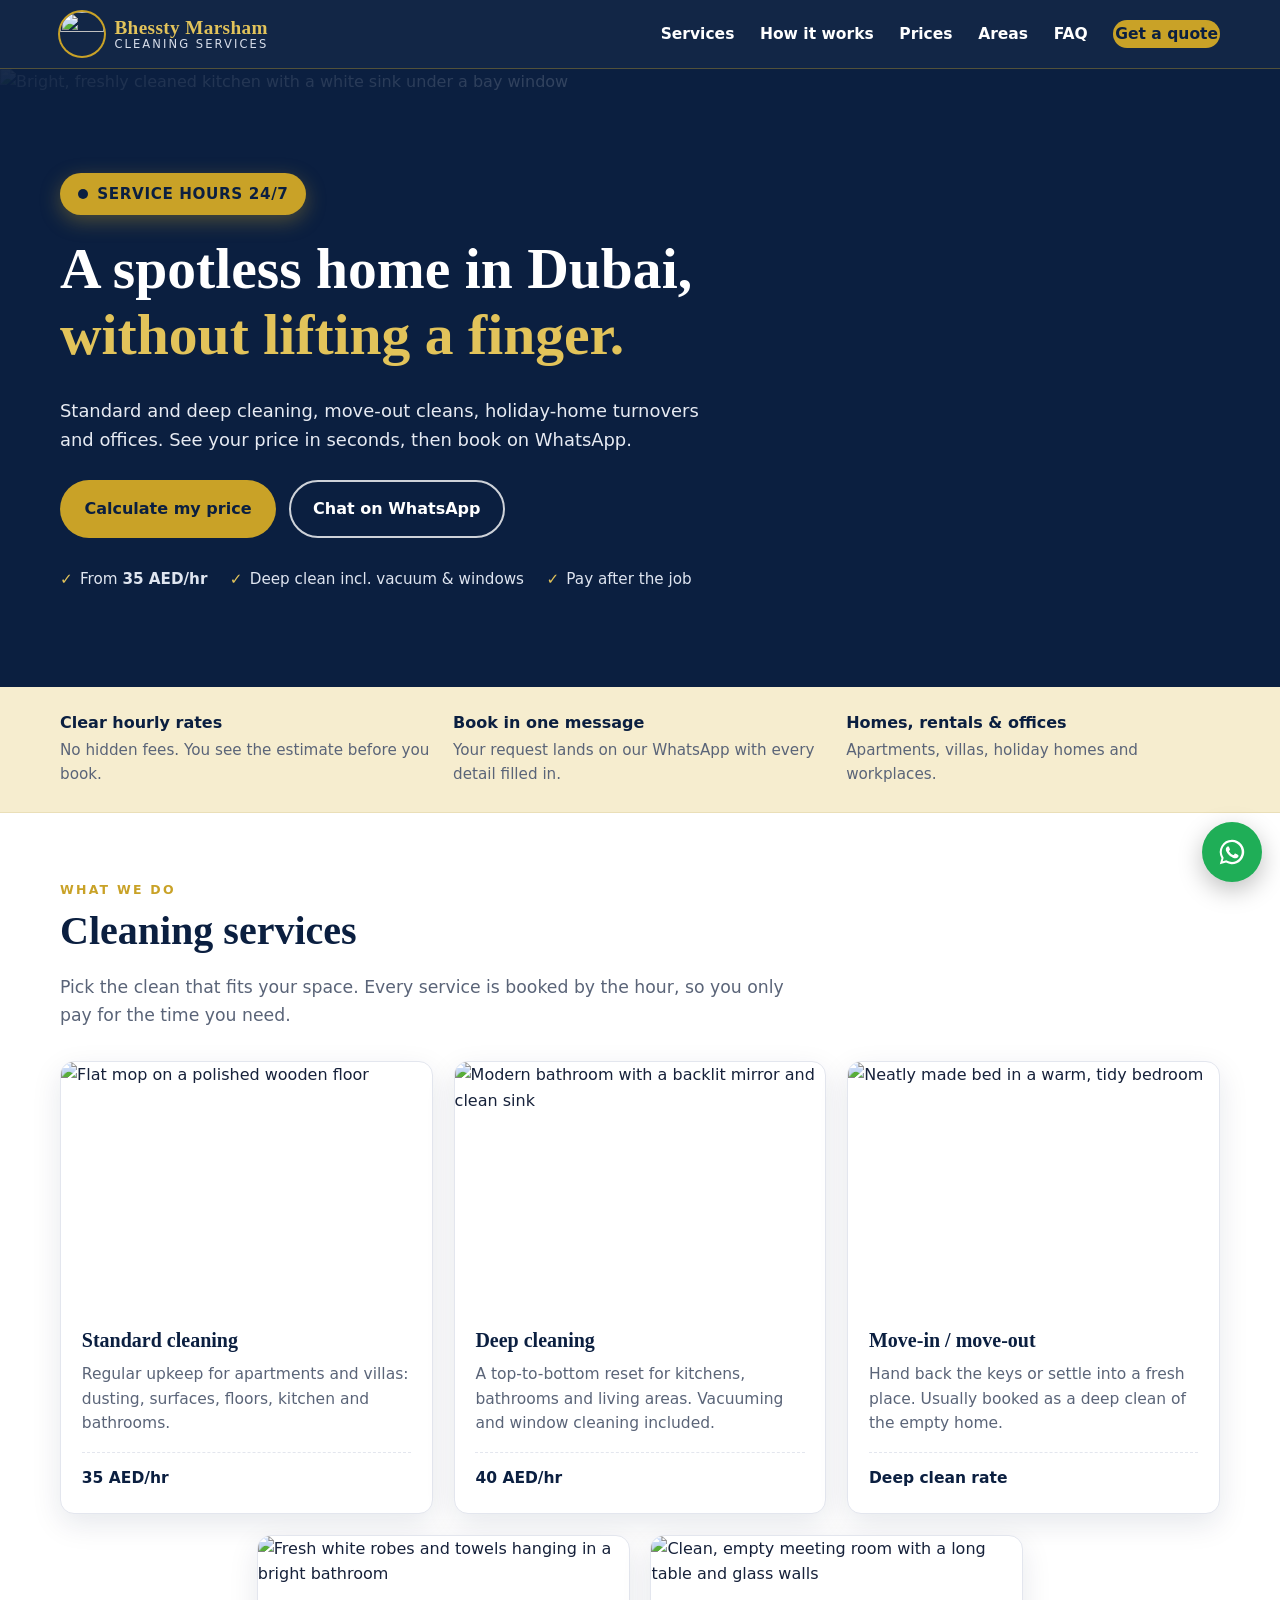
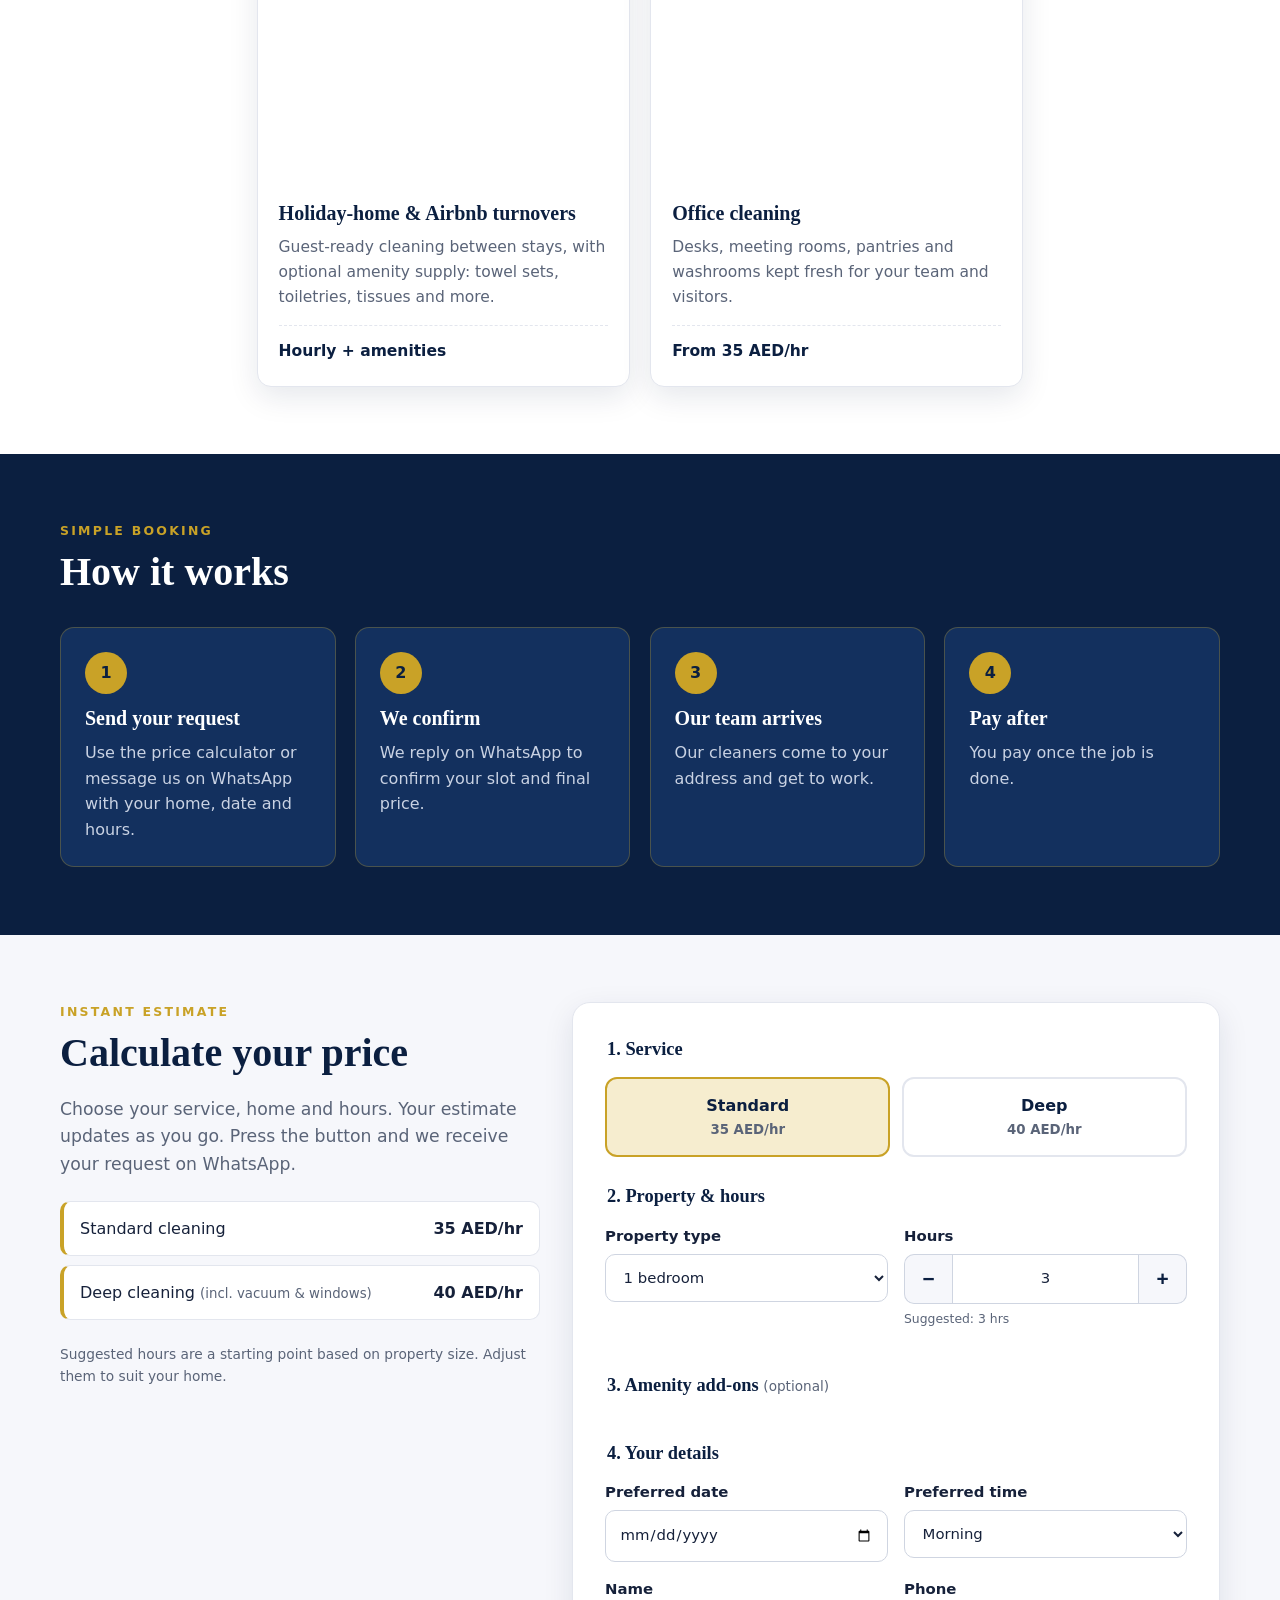
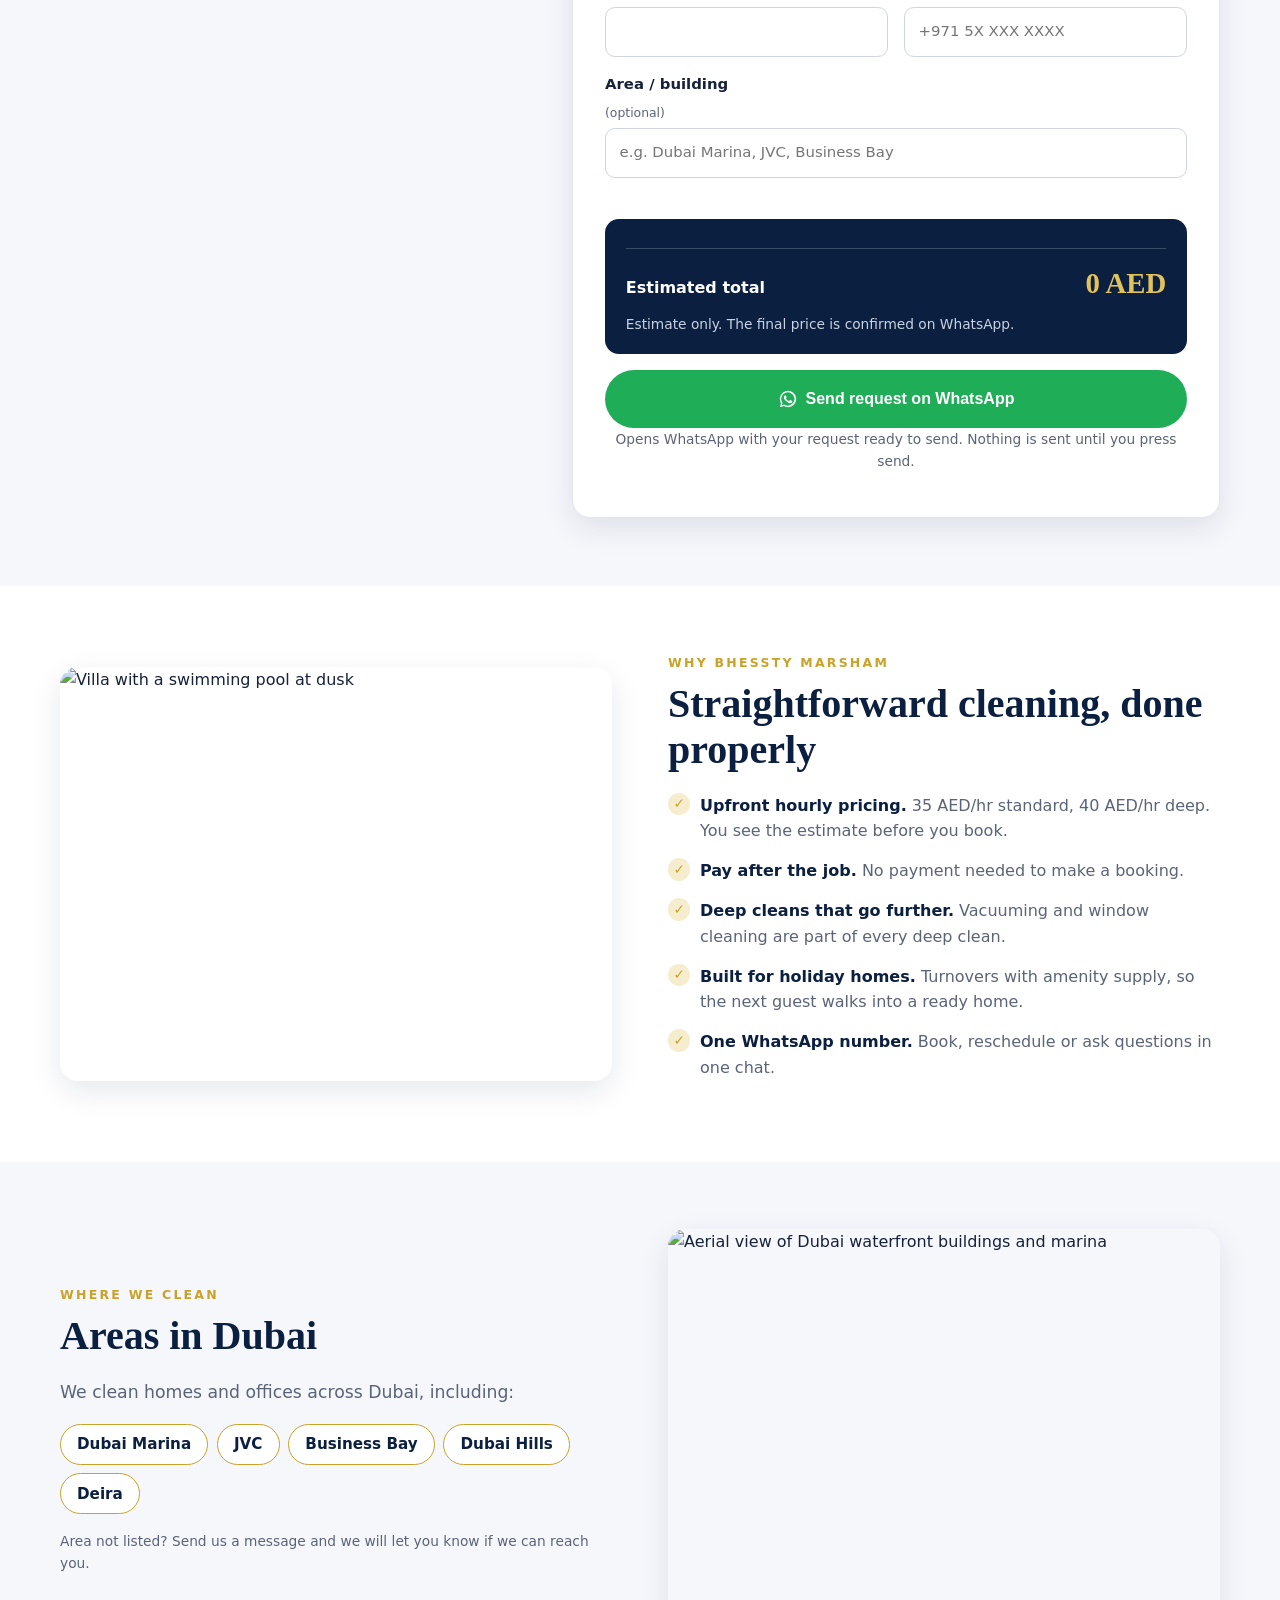
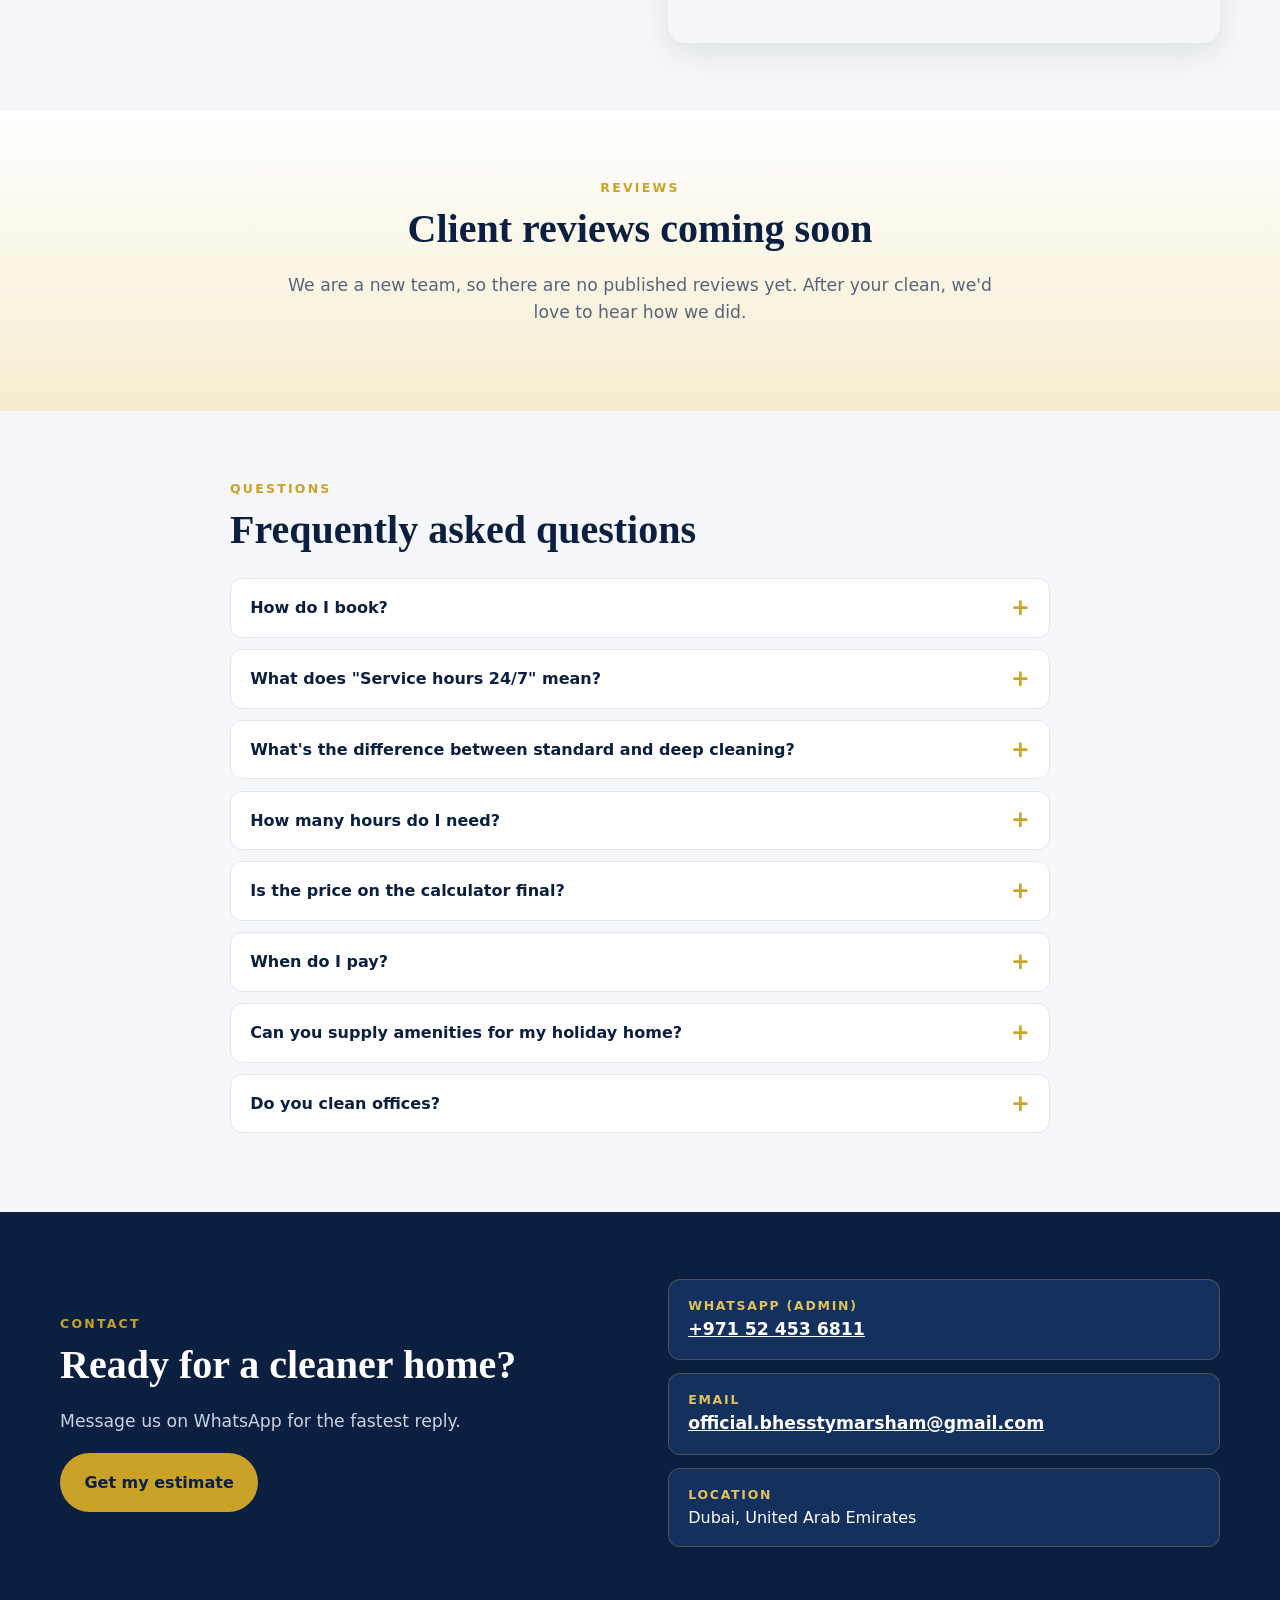
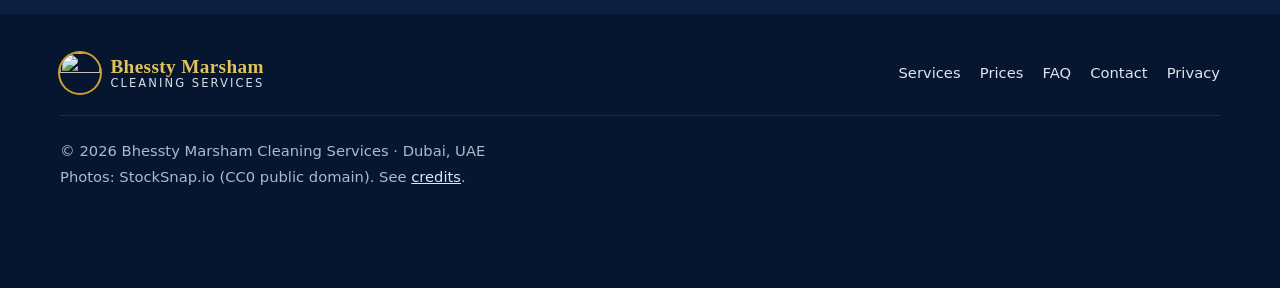
==== index.html @ b237f02a "Add index.html" ====
<!doctype html>
<html lang="en">
<head>
<meta charset="utf-8">
<meta name="viewport" content="width=device-width, initial-scale=1">
<title>Bhessty Marsham Cleaning Services | Home, Deep &amp; Holiday-Home Cleaning in Dubai</title>
<meta name="description" content="Bhessty Marsham Cleaning Services in Dubai: standard and deep cleaning, move-in/move-out, holiday-home turnovers and office cleaning. Get an instant estimate and book on WhatsApp.">
<meta name="theme-color" content="#0b1f40">
<link rel="icon" type="image/png" href="images/favicon.png">
<link rel="apple-touch-icon" href="images/emblem.png">
<meta property="og:type" content="website">
<meta property="og:title" content="Bhessty Marsham Cleaning Services – Dubai">
<meta property="og:description" content="Home, deep, move-out, holiday-home and office cleaning in Dubai. Instant price estimate, booking on WhatsApp.">
<meta property="og:image" content="https://markchristom-dev.github.io/bhessty-marsham-cleaning/images/og-image.jpg">
<meta property="og:locale" content="en_AE">
<meta name="twitter:card" content="summary_large_image">
<link rel="preload" as="image" href="images/hero-kitchen.webp" type="image/webp">
<link rel="stylesheet" href="css/style.css">
<script type="application/ld+json">
{"@context":"https://schema.org","@type":"HouseCleaningService","name":"Bhessty Marsham Cleaning Services","telephone":"+971524536811","email":"official.bhesstymarsham@gmail.com","areaServed":"Dubai, United Arab Emirates","address":{"@type":"PostalAddress","addressLocality":"Dubai","addressCountry":"AE"},"priceRange":"AED 35–40 per hour","currenciesAccepted":"AED"}
</script>
</head>
<body>
<a class="skip" href="#main">Skip to content</a>

<header class="site-header" id="top">
  <div class="wrap nav">
    <a class="brand" href="#top" aria-label="Bhessty Marsham Cleaning Services, home">
      <img src="images/emblem.png" alt="" width="44" height="44">
      <span class="brand-text"><strong>Bhessty Marsham</strong><small>Cleaning Services</small></span>
    </a>
    <button class="menu-btn" aria-expanded="false" aria-controls="menu" aria-label="Open menu"><span></span><span></span><span></span></button>
    <nav id="menu" class="menu" aria-label="Main">
      <a href="#services">Services</a>
      <a href="#how">How it works</a>
      <a href="#estimate">Prices</a>
      <a href="#areas">Areas</a>
      <a href="#faq">FAQ</a>
      <a class="btn btn-gold btn-sm" href="#estimate">Get a quote</a>
    </nav>
  </div>
</header>

<main id="main">
<!-- HERO -->
<section class="hero">
  <picture>
    <source srcset="images/hero-kitchen.webp" type="image/webp">
    <img class="hero-bg" src="images/hero-kitchen.jpg" alt="Bright, freshly cleaned kitchen with a white sink under a bay window" width="960" height="640" fetchpriority="high">
  </picture>
  <div class="wrap hero-inner">
    <p class="badge-247" role="note"><span class="pulse" aria-hidden="true"></span> Service hours 24/7</p>
    <h1>A spotless home in Dubai,<br><span class="gold">without lifting a finger.</span></h1>
    <p class="lead">Standard and deep cleaning, move-out cleans, holiday-home turnovers and offices. See your price in seconds, then book on WhatsApp.</p>
    <div class="hero-cta">
      <a class="btn btn-gold" href="#estimate">Calculate my price</a>
      <a class="btn btn-ghost" href="https://wa.me/971524536811?text=Hi%20Bhessty%20Marsham%2C%20I%27d%20like%20to%20book%20a%20cleaning." target="_blank" rel="noopener">Chat on WhatsApp</a>
    </div>
    <ul class="hero-points">
      <li>From <strong>35 AED/hr</strong></li>
      <li>Deep clean incl. vacuum &amp; windows</li>
      <li>Pay after the job</li>
    </ul>
  </div>
</section>

<!-- QUICK STRIP -->
<section class="strip" aria-label="Highlights">
  <div class="wrap strip-grid">
    <div><h2 class="h6">Clear hourly rates</h2><p>No hidden fees. You see the estimate before you book.</p></div>
    <div><h2 class="h6">Book in one message</h2><p>Your request lands on our WhatsApp with every detail filled in.</p></div>
    <div><h2 class="h6">Homes, rentals &amp; offices</h2><p>Apartments, villas, holiday homes and workplaces.</p></div>
  </div>
</section>

<!-- SERVICES -->
<section id="services" class="section">
  <div class="wrap">
    <p class="eyebrow">What we do</p>
    <h2>Cleaning services</h2>
    <p class="section-lead">Pick the clean that fits your space. Every service is booked by the hour, so you only pay for the time you need.</p>
    <div class="cards">
      <article class="card">
        <picture><source srcset="images/service-standard-mop.webp" type="image/webp"><img src="images/service-standard-mop.jpg" alt="Flat mop on a polished wooden floor" width="960" height="640" loading="lazy"></picture>
        <div class="card-body"><h3>Standard cleaning</h3><p>Regular upkeep for apartments and villas: dusting, surfaces, floors, kitchen and bathrooms.</p><p class="price">35 AED/hr</p></div>
      </article>
      <article class="card">
        <picture><source srcset="images/service-deep-bathroom.webp" type="image/webp"><img src="images/service-deep-bathroom.jpg" alt="Modern bathroom with a backlit mirror and clean sink" width="960" height="1438" loading="lazy"></picture>
        <div class="card-body"><h3>Deep cleaning</h3><p>A top-to-bottom reset for kitchens, bathrooms and living areas. Vacuuming and window cleaning included.</p><p class="price">40 AED/hr</p></div>
      </article>
      <article class="card">
        <picture><source srcset="images/service-move-bedroom.webp" type="image/webp"><img src="images/service-move-bedroom.jpg" alt="Neatly made bed in a warm, tidy bedroom" width="960" height="1280" loading="lazy"></picture>
        <div class="card-body"><h3>Move-in / move-out</h3><p>Hand back the keys or settle into a fresh place. Usually booked as a deep clean of the empty home.</p><p class="price">Deep clean rate</p></div>
      </article>
      <article class="card">
        <picture><source srcset="images/service-holiday-towels.webp" type="image/webp"><img src="images/service-holiday-towels.jpg" alt="Fresh white robes and towels hanging in a bright bathroom" width="960" height="640" loading="lazy"></picture>
        <div class="card-body"><h3>Holiday-home &amp; Airbnb turnovers</h3><p>Guest-ready cleaning between stays, with optional amenity supply: towel sets, toiletries, tissues and more.</p><p class="price">Hourly + amenities</p></div>
      </article>
      <article class="card">
        <picture><source srcset="images/service-office.webp" type="image/webp"><img src="images/service-office.jpg" alt="Clean, empty meeting room with a long table and glass walls" width="960" height="640" loading="lazy"></picture>
        <div class="card-body"><h3>Office cleaning</h3><p>Desks, meeting rooms, pantries and washrooms kept fresh for your team and visitors.</p><p class="price">From 35 AED/hr</p></div>
      </article>
    </div>
  </div>
</section>

<!-- HOW IT WORKS -->
<section id="how" class="section section-navy">
  <div class="wrap">
    <p class="eyebrow">Simple booking</p>
    <h2>How it works</h2>
    <ol class="steps">
      <li><span class="step-n">1</span><h3>Send your request</h3><p>Use the price calculator or message us on WhatsApp with your home, date and hours.</p></li>
      <li><span class="step-n">2</span><h3>We confirm</h3><p>We reply on WhatsApp to confirm your slot and final price.</p></li>
      <li><span class="step-n">3</span><h3>Our team arrives</h3><p>Our cleaners come to your address and get to work.</p></li>
      <li><span class="step-n">4</span><h3>Pay after</h3><p>You pay once the job is done.</p></li>
    </ol>
  </div>
</section>

<!-- CALCULATOR -->
<section id="estimate" class="section section-soft">
  <div class="wrap calc-wrap">
    <div class="calc-intro">
      <p class="eyebrow">Instant estimate</p>
      <h2>Calculate your price</h2>
      <p class="section-lead">Choose your service, home and hours. Your estimate updates as you go. Press the button and we receive your request on WhatsApp.</p>
      <ul class="rate-list">
        <li><span>Standard cleaning</span><strong>35 AED/hr</strong></li>
        <li><span>Deep cleaning <small>(incl. vacuum &amp; windows)</small></span><strong>40 AED/hr</strong></li>
      </ul>
      <p class="fine">Suggested hours are a starting point based on property size. Adjust them to suit your home.</p>
    </div>

    <form id="calc" class="calc" novalidate>
      <fieldset>
        <legend>1. Service</legend>
        <div class="seg" role="radiogroup">
          <label><input type="radio" name="service" value="standard" checked><span>Standard<small>35 AED/hr</small></span></label>
          <label><input type="radio" name="service" value="deep"><span>Deep<small>40 AED/hr</small></span></label>
        </div>
      </fieldset>

      <fieldset>
        <legend>2. Property &amp; hours</legend>
        <div class="row">
          <label class="field">Property type
            <select id="property" name="property">
              <option value="studio">Studio</option>
              <option value="1br" selected>1 bedroom</option>
              <option value="2br">2 bedrooms</option>
              <option value="3br">3 bedrooms</option>
              <option value="villa">Villa</option>
              <option value="office">Office</option>
            </select>
          </label>
          <div class="field">
            <span id="hours-label">Hours</span>
            <div class="stepper">
              <button type="button" class="step-btn" data-step="-0.5" aria-label="Fewer hours">−</button>
              <input id="hours" name="hours" type="number" min="1" max="12" step="0.5" value="3" inputmode="decimal" aria-labelledby="hours-label">
              <button type="button" class="step-btn" data-step="0.5" aria-label="More hours">+</button>
            </div>
            <small id="hours-hint" class="hint">Suggested: 3 hrs</small>
          </div>
        </div>
      </fieldset>

      <fieldset>
        <legend>3. Amenity add-ons <small>(optional)</small></legend>
        <div id="addons" class="addons"></div>
      </fieldset>

      <fieldset>
        <legend>4. Your details</legend>
        <div class="row">
          <label class="field">Preferred date
            <input id="date" name="date" type="date" required>
          </label>
          <label class="field">Preferred time
            <select id="time" name="time">
              <option value="Morning">Morning</option>
              <option value="Afternoon">Afternoon</option>
              <option value="Flexible">Flexible</option>
            </select>
          </label>
        </div>
        <div class="row">
          <label class="field">Name
            <input id="name" name="name" type="text" autocomplete="name" required>
          </label>
          <label class="field">Phone
            <input id="phone" name="phone" type="tel" autocomplete="tel" placeholder="+971 5X XXX XXXX" required>
          </label>
        </div>
        <label class="field">Area / building <small>(optional)</small>
          <input id="area" name="area" type="text" placeholder="e.g. Dubai Marina, JVC, Business Bay">
        </label>
      </fieldset>

      <div class="total" aria-live="polite">
        <div class="total-lines" id="breakdown"></div>
        <div class="total-row"><span>Estimated total</span><strong id="total">0 AED</strong></div>
        <p class="fine">Estimate only. The final price is confirmed on WhatsApp.</p>
      </div>
      <p id="form-error" class="form-error" role="alert" hidden></p>
      <button type="submit" class="btn btn-wa btn-block">
        <svg aria-hidden="true" viewBox="0 0 32 32" width="20" height="20"><path fill="currentColor" d="M16 3a13 13 0 0 0-11.2 19.6L3 29l6.6-1.7A13 13 0 1 0 16 3zm0 23.6c-2 0-3.9-.5-5.6-1.5l-.4-.2-3.9 1 1-3.8-.3-.4A10.6 10.6 0 1 1 16 26.6zm5.8-7.9c-.3-.2-1.9-.9-2.2-1-.3-.1-.5-.2-.7.2l-1 1.2c-.2.2-.4.2-.7.1a8.7 8.7 0 0 1-4.3-3.8c-.3-.6.3-.5.9-1.7.1-.2 0-.4 0-.6l-1-2.4c-.3-.6-.5-.5-.7-.5h-.6c-.2 0-.6.1-.9.4-.3.3-1.2 1.1-1.2 2.8s1.2 3.2 1.4 3.4c.2.2 2.4 3.6 5.7 5 2.1.9 2.9 1 4 .8.6-.1 1.9-.8 2.2-1.5.3-.8.3-1.4.2-1.5l-.6-.4z"/></svg>
        Send request on WhatsApp
      </button>
      <p class="fine center">Opens WhatsApp with your request ready to send. Nothing is sent until you press send.</p>
    </form>
  </div>
</section>

<!-- WHY US -->
<section class="section why">
  <div class="wrap why-grid">
    <picture class="why-img"><source srcset="images/villa-pool.webp" type="image/webp"><img src="images/villa-pool.jpg" alt="Villa with a swimming pool at dusk" width="960" height="643" loading="lazy"></picture>
    <div>
      <p class="eyebrow">Why Bhessty Marsham</p>
      <h2>Straightforward cleaning, done properly</h2>
      <ul class="ticks">
        <li><strong>Upfront hourly pricing.</strong> 35 AED/hr standard, 40 AED/hr deep. You see the estimate before you book.</li>
        <li><strong>Pay after the job.</strong> No payment needed to make a booking.</li>
        <li><strong>Deep cleans that go further.</strong> Vacuuming and window cleaning are part of every deep clean.</li>
        <li><strong>Built for holiday homes.</strong> Turnovers with amenity supply, so the next guest walks into a ready home.</li>
        <li><strong>One WhatsApp number.</strong> Book, reschedule or ask questions in one chat.</li>
      </ul>
    </div>
  </div>
</section>

<!-- AREAS -->
<section id="areas" class="section section-soft">
  <div class="wrap areas-grid">
    <div>
      <p class="eyebrow">Where we clean</p>
      <h2>Areas in Dubai</h2>
      <p class="section-lead">We clean homes and offices across Dubai, including:</p>
      <ul class="chips">
        <li>Dubai Marina</li><li>JVC</li><li>Business Bay</li><li>Dubai Hills</li><li>Deira</li>
      </ul>
      <p class="fine">Area not listed? Send us a message and we will let you know if we can reach you.</p>
    </div>
    <picture class="areas-img"><source srcset="images/dubai-palm-aerial.webp" type="image/webp"><img src="images/dubai-palm-aerial.jpg" alt="Aerial view of Dubai waterfront buildings and marina" width="960" height="638" loading="lazy"></picture>
  </div>
</section>

<!-- REVIEWS -->
<section class="section reviews">
  <div class="wrap center">
    <p class="eyebrow">Reviews</p>
    <h2>Client reviews coming soon</h2>
    <p class="section-lead narrow">We are a new team, so there are no published reviews yet. After your clean, we'd love to hear how we did.</p>
  </div>
</section>

<!-- FAQ -->
<section id="faq" class="section section-soft">
  <div class="wrap narrow-wrap">
    <p class="eyebrow">Questions</p>
    <h2>Frequently asked questions</h2>
    <div class="faq">
      <details><summary>How do I book?</summary><p>Use the price calculator above and press "Send request on WhatsApp", or message us directly on +971 52 453 6811. We confirm your slot and price in the chat.</p></details>
      <details><summary>What does "Service hours 24/7" mean?</summary><p>You can send us a request at any time of day, any day. We'll reply on WhatsApp to confirm an available time slot for your clean.</p></details>
      <details><summary>What's the difference between standard and deep cleaning?</summary><p>Standard cleaning (35 AED/hr) covers regular upkeep. Deep cleaning (40 AED/hr) is a more thorough clean and includes vacuuming and window cleaning.</p></details>
      <details><summary>How many hours do I need?</summary><p>The calculator suggests hours based on your property type. Every home is different, so adjust the hours or ask us on WhatsApp for advice.</p></details>
      <details><summary>Is the price on the calculator final?</summary><p>It's an estimate. We confirm the final price with you on WhatsApp before the job.</p></details>
      <details><summary>When do I pay?</summary><p>After the job is finished.</p></details>
      <details><summary>Can you supply amenities for my holiday home?</summary><p>Yes. Vanity kits, towel sets (8 pcs), facial tissue, toilet paper, shampoo, conditioner and shower gel can be added to your booking. Prices are shown in the calculator.</p></details>
      <details><summary>Do you clean offices?</summary><p>Yes. Choose "Office" in the calculator or message us with your office size and preferred schedule.</p></details>
    </div>
  </div>
</section>

<!-- CONTACT -->
<section id="contact" class="section section-navy">
  <div class="wrap contact-grid">
    <div>
      <p class="eyebrow">Contact</p>
      <h2>Ready for a cleaner home?</h2>
      <p class="section-lead">Message us on WhatsApp for the fastest reply.</p>
      <a class="btn btn-gold" href="#estimate">Get my estimate</a>
    </div>
    <ul class="contact-list">
      <li><span>WhatsApp (Admin)</span><a href="https://wa.me/971524536811" target="_blank" rel="noopener">+971 52 453 6811</a></li>
      <li><span>Email</span><a href="mailto:official.bhesstymarsham@gmail.com">official.bhesstymarsham@gmail.com</a></li>
      <li><span>Location</span>Dubai, United Arab Emirates</li>
    </ul>
  </div>
</section>
</main>

<footer class="site-footer">
  <div class="wrap footer-grid">
    <div class="brand foot-brand"><img src="images/emblem.png" alt="" width="40" height="40" loading="lazy"><span class="brand-text"><strong>Bhessty Marsham</strong><small>Cleaning Services</small></span></div>
    <nav aria-label="Footer"><a href="#services">Services</a><a href="#estimate">Prices</a><a href="#faq">FAQ</a><a href="#contact">Contact</a><a href="privacy.html">Privacy</a></nav>
  </div>
  <div class="wrap foot-meta">
    <p>© <span id="year">2026</span> Bhessty Marsham Cleaning Services · Dubai, UAE</p>
    <p class="credits">Photos: StockSnap.io (CC0 public domain). See <a href="CREDITS.md">credits</a>.</p>
  </div>
</footer>

<a class="wa-float" href="https://wa.me/971524536811?text=Hi%20Bhessty%20Marsham%2C%20I%27d%20like%20to%20book%20a%20cleaning." target="_blank" rel="noopener" aria-label="Chat with us on WhatsApp">
  <svg aria-hidden="true" viewBox="0 0 32 32" width="30" height="30"><path fill="currentColor" d="M16 3a13 13 0 0 0-11.2 19.6L3 29l6.6-1.7A13 13 0 1 0 16 3zm0 23.6c-2 0-3.9-.5-5.6-1.5l-.4-.2-3.9 1 1-3.8-.3-.4A10.6 10.6 0 1 1 16 26.6zm5.8-7.9c-.3-.2-1.9-.9-2.2-1-.3-.1-.5-.2-.7.2l-1 1.2c-.2.2-.4.2-.7.1a8.7 8.7 0 0 1-4.3-3.8c-.3-.6.3-.5.9-1.7.1-.2 0-.4 0-.6l-1-2.4c-.3-.6-.5-.5-.7-.5h-.6c-.2 0-.6.1-.9.4-.3.3-1.2 1.1-1.2 2.8s1.2 3.2 1.4 3.4c.2.2 2.4 3.6 5.7 5 2.1.9 2.9 1 4 .8.6-.1 1.9-.8 2.2-1.5.3-.8.3-1.4.2-1.5l-.6-.4z"/></svg>
</a>

<script src="js/calculator.js"></script>
<script src="js/main.js" defer></script>
</body>
</html>
---- css/style.css ----
:root{
  --navy:#0b1f40;--navy-2:#13305e;--navy-3:#1d3f78;--gold:#c9a227;--gold-2:#e2c35a;--gold-soft:#f6edcf;
  --ink:#16213a;--muted:#5a6478;--line:#e3e6ee;--soft:#f6f7fb;--white:#fff;--wa:#1fae57;
  --r:14px;--shadow:0 10px 30px rgba(11,31,64,.10);
  --serif:"Iowan Old Style","Palatino Linotype",Palatino,"Book Antiqua",Georgia,"Times New Roman",serif;
  --sans:system-ui,-apple-system,"Segoe UI",Roboto,"Helvetica Neue",Arial,"Noto Sans",sans-serif;
}
*{box-sizing:border-box}
html{scroll-behavior:smooth;scroll-padding-top:76px}
@media (prefers-reduced-motion:reduce){html{scroll-behavior:auto}*{animation:none!important;transition:none!important}}
body{margin:0;font:16px/1.6 var(--sans);color:var(--ink);background:var(--white);-webkit-font-smoothing:antialiased}
img{max-width:100%;height:auto;display:block}
a{color:var(--navy-3)}
h1,h2,h3{font-family:var(--serif);line-height:1.15;margin:0 0 .5em;color:var(--navy)}
h1{font-size:clamp(2rem,6vw,3.6rem)}
h2{font-size:clamp(1.7rem,4vw,2.5rem)}
h3{font-size:1.25rem}
.h6{font:700 1rem/1.3 var(--sans);margin:0 0 .25rem;color:var(--navy)}
p{margin:0 0 1em}
.wrap{width:min(1160px,100% - 2.5rem);margin-inline:auto}
.narrow-wrap{width:min(820px,100% - 2.5rem);margin-inline:auto}
.center{text-align:center}
.narrow{max-width:620px;margin-inline:auto}
.skip{position:absolute;left:-999px;top:0;background:var(--gold);color:var(--navy);padding:.6rem 1rem;z-index:100}
.skip:focus{left:1rem}
:focus-visible{outline:3px solid var(--gold);outline-offset:2px}

/* buttons */
.btn{display:inline-flex;align-items:center;justify-content:center;gap:.5rem;padding:.9rem 1.4rem;border-radius:999px;font-weight:700;text-decoration:none;border:2px solid transparent;cursor:pointer;font-size:1rem;transition:transform .15s,box-shadow .15s,background .15s}
.btn:hover{transform:translateY(-1px);box-shadow:0 6px 18px rgba(0,0,0,.15)}
.btn-gold{background:var(--gold);color:var(--navy)}
.btn-gold:hover{background:var(--gold-2)}
.btn-ghost{border-color:rgba(255,255,255,.8);color:#fff}
.btn-ghost:hover{background:rgba(255,255,255,.12)}
.btn-wa{background:var(--wa);color:#fff}
.btn-sm{padding:.55rem 1.1rem;font-size:.95rem}
.btn-block{width:100%;padding:1.05rem}

/* header */
.site-header{position:sticky;top:0;z-index:50;background:rgba(11,31,64,.97);backdrop-filter:blur(6px);border-bottom:1px solid rgba(201,162,39,.35)}
.nav{display:flex;align-items:center;justify-content:space-between;min-height:68px}
.brand{display:flex;align-items:center;gap:.65rem;text-decoration:none;color:#fff}
.brand img{border-radius:50%;box-shadow:0 0 0 2px var(--gold)}
.brand-text{display:flex;flex-direction:column;line-height:1.1}
.brand-text strong{font-family:var(--serif);font-size:1.2rem;color:var(--gold-2);letter-spacing:.02em}
.brand-text small{font-size:.72rem;letter-spacing:.18em;text-transform:uppercase;color:#d8deea}
.menu-btn{display:flex;flex-direction:column;gap:5px;background:none;border:0;padding:10px;cursor:pointer}
.menu-btn span{width:24px;height:2px;background:#fff;border-radius:2px;transition:.2s}
.menu-btn[aria-expanded=true] span:nth-child(1){transform:translateY(7px) rotate(45deg)}
.menu-btn[aria-expanded=true] span:nth-child(2){opacity:0}
.menu-btn[aria-expanded=true] span:nth-child(3){transform:translateY(-7px) rotate(-45deg)}
.menu{position:absolute;left:0;right:0;top:100%;background:var(--navy);display:none;flex-direction:column;padding:.5rem 1.25rem 1.25rem;gap:.25rem;border-bottom:2px solid var(--gold)}
.menu.open{display:flex}
.menu a{color:#fff;text-decoration:none;padding:.7rem 0;font-weight:600}
.menu a.btn{margin-top:.5rem;color:var(--navy)}
@media (min-width:900px){
  .menu-btn{display:none}
  .menu{position:static;display:flex;flex-direction:row;align-items:center;background:none;padding:0;gap:1.6rem;border:0}
  .menu a{padding:0;font-size:.97rem}
  .menu a:not(.btn):hover{color:var(--gold-2)}
  .menu a.btn{margin:0}
}

/* hero */
.hero{position:relative;color:#fff;overflow:hidden;background:var(--navy)}
.hero-bg{position:absolute;inset:0;width:100%;height:100%;object-fit:cover;opacity:.95}
.hero::after{content:"";position:absolute;inset:0;background:linear-gradient(100deg,rgba(11,31,64,.94) 0%,rgba(11,31,64,.82) 45%,rgba(11,31,64,.35) 100%)}
.hero-inner{position:relative;z-index:1;padding:3.5rem 0 3.5rem}
.hero h1{color:#fff;max-width:14em}
.gold{color:var(--gold-2)}
.lead{font-size:1.12rem;max-width:36em;color:#e7ebf3}
.badge-247{display:inline-flex;align-items:center;gap:.6rem;background:var(--gold);color:var(--navy);font-weight:800;letter-spacing:.04em;text-transform:uppercase;padding:.55rem 1.1rem;border-radius:999px;font-size:.95rem;margin-bottom:1.3rem;box-shadow:0 6px 20px rgba(201,162,39,.35)}
.pulse{width:10px;height:10px;border-radius:50%;background:var(--navy);box-shadow:0 0 0 0 rgba(11,31,64,.6);animation:pulse 1.8s infinite}
@keyframes pulse{70%{box-shadow:0 0 0 10px rgba(11,31,64,0)}100%{box-shadow:0 0 0 0 rgba(11,31,64,0)}}
.hero-cta{display:flex;flex-wrap:wrap;gap:.8rem;margin:1.6rem 0 1.8rem}
.hero-points{list-style:none;padding:0;margin:0;display:flex;flex-wrap:wrap;gap:.6rem 1.4rem;color:#dfe5f0;font-size:.95rem}
.hero-points li::before{content:"✓";color:var(--gold-2);font-weight:800;margin-right:.45rem}
@media (min-width:900px){.hero-inner{padding:6.5rem 0 6rem}}

.strip{background:var(--gold-soft);border-bottom:1px solid #eadfb8}
.strip-grid{display:grid;gap:1.2rem;padding:1.6rem 0}
.strip p{margin:0;color:var(--muted);font-size:.95rem}
@media (min-width:760px){.strip-grid{grid-template-columns:repeat(3,1fr)}}

/* sections */
.section{padding:4.2rem 0}
.section-soft{background:var(--soft)}
.section-navy{background:var(--navy);color:#e6ebf4}
.section-navy h2,.section-navy h3{color:#fff}
.eyebrow{text-transform:uppercase;letter-spacing:.18em;font-size:.78rem;font-weight:800;color:var(--gold);margin-bottom:.5rem}
.section-lead{color:var(--muted);font-size:1.08rem;max-width:42em}
.section-navy .section-lead{color:#c9d2e3}
.fine{font-size:.86rem;color:var(--muted)}

/* service cards */
.cards{display:grid;gap:1.3rem;margin-top:2rem}
.card{background:#fff;border:1px solid var(--line);border-radius:var(--r);overflow:hidden;box-shadow:var(--shadow);display:flex;flex-direction:column}
.card img{aspect-ratio:3/2;object-fit:cover;width:100%}
.card-body{padding:1.2rem 1.3rem 1.4rem;display:flex;flex-direction:column;flex:1}
.card-body p{color:var(--muted);font-size:.97rem}
.price{margin-top:auto!important;margin-bottom:0!important;font-weight:800;color:var(--navy)!important;border-top:1px dashed var(--line);padding-top:.8rem}
@media (min-width:640px){.cards{grid-template-columns:repeat(2,1fr)}}
@media (min-width:1000px){.cards{grid-template-columns:repeat(6,1fr)}.card{grid-column:span 2}.card:nth-child(4){grid-column:2/span 2}.card:nth-child(5){grid-column:4/span 2}}

/* steps */
.steps{list-style:none;padding:0;margin:2rem 0 0;display:grid;gap:1.2rem;counter-reset:s}
.steps li{background:var(--navy-2);border:1px solid rgba(201,162,39,.3);border-radius:var(--r);padding:1.5rem}
.steps p{margin:0;color:#c9d2e3}
.step-n{display:inline-grid;place-items:center;width:42px;height:42px;border-radius:50%;background:var(--gold);color:var(--navy);font-weight:800;margin-bottom:.8rem}
@media (min-width:640px){.steps{grid-template-columns:repeat(2,1fr)}}
@media (min-width:1000px){.steps{grid-template-columns:repeat(4,1fr)}}

/* calculator */
.calc-wrap{display:grid;gap:2rem;align-items:start}
@media (min-width:1000px){.calc-wrap{grid-template-columns:1fr 1.35fr}.calc-intro{position:sticky;top:100px}}
.rate-list{list-style:none;padding:0;margin:1.4rem 0}
.rate-list li{display:flex;justify-content:space-between;gap:1rem;background:#fff;border:1px solid var(--line);border-left:4px solid var(--gold);border-radius:10px;padding:.85rem 1rem;margin-bottom:.6rem}
.rate-list small{color:var(--muted)}
.calc{background:#fff;border:1px solid var(--line);border-radius:18px;box-shadow:var(--shadow);padding:1.4rem}
@media (min-width:640px){.calc{padding:2rem}}
fieldset{border:0;padding:0;margin:0 0 1.6rem}
legend{font-family:var(--serif);font-weight:700;font-size:1.15rem;color:var(--navy);margin-bottom:.8rem}
legend small{font-family:var(--sans);font-weight:400;color:var(--muted);font-size:.85rem}
.seg{display:grid;grid-template-columns:1fr 1fr;gap:.7rem}
.seg label{cursor:pointer}
.seg input{position:absolute;opacity:0;pointer-events:none}
.seg span{display:flex;flex-direction:column;align-items:center;padding:.9rem;border:2px solid var(--line);border-radius:12px;font-weight:700;color:var(--navy);transition:.15s}
.seg span small{font-weight:600;color:var(--muted)}
.seg input:checked+span{border-color:var(--gold);background:var(--gold-soft)}
.seg input:focus-visible+span{outline:3px solid var(--gold);outline-offset:2px}
.row{display:grid;gap:1rem}
@media (min-width:560px){.row{grid-template-columns:1fr 1fr}}
.field{display:flex;flex-direction:column;gap:.35rem;font-weight:600;font-size:.93rem;color:var(--ink);margin-bottom:1rem}
.field small{font-weight:400;color:var(--muted)}
input,select{font:inherit;font-weight:400;color:var(--ink);padding:.75rem .85rem;border:1.5px solid #cfd5e1;border-radius:10px;background:#fff;width:100%;min-height:48px}
input:focus,select:focus{border-color:var(--navy-3);outline:none;box-shadow:0 0 0 3px rgba(201,162,39,.35)}
input[aria-invalid=true]{border-color:#c0392b}
.stepper,.qty{display:flex;align-items:stretch}
.stepper input,.qty input{text-align:center;border-radius:0;-moz-appearance:textfield;appearance:textfield}
.stepper input::-webkit-inner-spin-button,.qty input::-webkit-inner-spin-button{-webkit-appearance:none}
.step-btn,.q-btn{min-width:48px;border:1.5px solid #cfd5e1;background:var(--soft);color:var(--navy);font-size:1.3rem;font-weight:700;cursor:pointer}
.step-btn:first-child,.q-btn:first-child{border-radius:10px 0 0 10px;border-right:0}
.step-btn:last-child,.q-btn:last-child{border-radius:0 10px 10px 0;border-left:0}
.step-btn:hover,.q-btn:hover{background:var(--gold-soft)}
.hint{color:var(--muted);font-weight:400}
.addons{display:grid;gap:.6rem}
.addon{display:flex;justify-content:space-between;align-items:center;gap:.8rem;padding:.55rem .7rem;border:1px solid var(--line);border-radius:10px}
.addon label{display:flex;flex-direction:column;font-weight:600;font-size:.95rem}
.addon small{color:var(--muted);font-weight:400}
.qty{width:136px;flex:none}
.qty input{min-height:40px;padding:.4rem;width:44px}
.q-btn{min-width:44px;font-size:1.1rem}
@media (min-width:640px){.addons{grid-template-columns:1fr 1fr}}
.total{background:var(--navy);color:#fff;border-radius:14px;padding:1.2rem 1.3rem;margin-bottom:1rem}
.total-lines div{display:flex;justify-content:space-between;gap:1rem;font-size:.92rem;color:#c9d2e3;padding:.2rem 0}
.total-row{display:flex;justify-content:space-between;align-items:baseline;border-top:1px solid rgba(255,255,255,.2);margin-top:.6rem;padding-top:.7rem;font-weight:700}
.total-row strong{font-size:1.8rem;color:var(--gold-2);font-family:var(--serif)}
.total .fine{color:#c9d2e3;margin:.4rem 0 0}
.form-error{background:#fdecea;color:#8e2418;border-radius:10px;padding:.7rem 1rem;font-weight:600}

/* why */
.why-grid,.areas-grid,.contact-grid{display:grid;gap:2.2rem;align-items:center}
.why-img img,.areas-img img{border-radius:18px;box-shadow:var(--shadow);aspect-ratio:4/3;object-fit:cover;width:100%}
.ticks{list-style:none;padding:0;margin:1.2rem 0 0}
.ticks li{position:relative;padding-left:2rem;margin-bottom:.9rem;color:var(--muted)}
.ticks li strong{color:var(--navy)}
.ticks li::before{content:"✓";position:absolute;left:0;top:0;width:1.4rem;height:1.4rem;border-radius:50%;background:var(--gold-soft);color:var(--gold);display:grid;place-items:center;font-weight:800;font-size:.85rem}
@media (min-width:900px){.why-grid,.areas-grid,.contact-grid{grid-template-columns:1fr 1fr;gap:3.5rem}}
.chips{list-style:none;padding:0;margin:1rem 0;display:flex;flex-wrap:wrap;gap:.55rem}
.chips li{background:#fff;border:1.5px solid var(--gold);color:var(--navy);padding:.45rem 1rem;border-radius:999px;font-weight:600;font-size:.95rem}
.reviews{background:linear-gradient(180deg,#fff, var(--gold-soft))}

/* faq */
.faq{margin-top:1.6rem}
.faq details{background:#fff;border:1px solid var(--line);border-radius:12px;margin-bottom:.7rem;overflow:hidden}
.faq summary{cursor:pointer;padding:1rem 3rem 1rem 1.2rem;font-weight:700;color:var(--navy);list-style:none;position:relative}
.faq summary::-webkit-details-marker{display:none}
.faq summary::after{content:"+";position:absolute;right:1.2rem;top:50%;transform:translateY(-50%);font-size:1.4rem;color:var(--gold)}
.faq details[open] summary::after{content:"−"}
.faq details p{padding:0 1.2rem 1.1rem;margin:0;color:var(--muted)}

/* contact */
.contact-list{list-style:none;padding:0;margin:0;display:grid;gap:.8rem}
.contact-list li{background:var(--navy-2);border:1px solid rgba(201,162,39,.3);border-radius:12px;padding:1rem 1.2rem;display:flex;flex-direction:column;color:#fff;word-break:break-word}
.contact-list span{font-size:.78rem;text-transform:uppercase;letter-spacing:.14em;color:var(--gold-2);font-weight:700}
.contact-list a{color:#fff;font-weight:700;font-size:1.08rem}

/* footer */
.site-footer{background:#071630;color:#aeb8cc;padding:2.4rem 0 6rem;font-size:.92rem}
.footer-grid{display:flex;flex-wrap:wrap;justify-content:space-between;gap:1.4rem;align-items:center;border-bottom:1px solid rgba(255,255,255,.1);padding-bottom:1.4rem}
.site-footer nav{display:flex;flex-wrap:wrap;gap:1.2rem}
.site-footer a{color:#dfe5f0;text-decoration:none}
.site-footer a:hover{color:var(--gold-2)}
.foot-meta{padding-top:1.2rem}
.foot-meta p{margin:.2rem 0}
.credits a{text-decoration:underline}

/* floating whatsapp */
.wa-float{position:fixed;right:18px;bottom:18px;z-index:60;width:60px;height:60px;border-radius:50%;background:var(--wa);color:#fff;display:grid;place-items:center;box-shadow:0 8px 24px rgba(0,0,0,.25);transition:transform .15s}
.wa-float:hover{transform:scale(1.07)}

/* simple pages */
.page{padding:3rem 0 4rem}
.page h1{font-size:clamp(1.8rem,5vw,2.6rem)}
/* overflow guards */
.row>*,.field{min-width:0}
input,select{min-width:0;max-width:100%}
.stepper input{flex:1 1 auto;width:auto}
.qty input{flex:1 1 auto}
input[type=date]{-webkit-appearance:none;appearance:none;display:block}
.seg label{position:relative}.seg input{width:1px;height:1px;min-height:0;padding:0;margin:0;left:0;top:0}
.rate-list strong,.price,.total-row strong{white-space:nowrap}
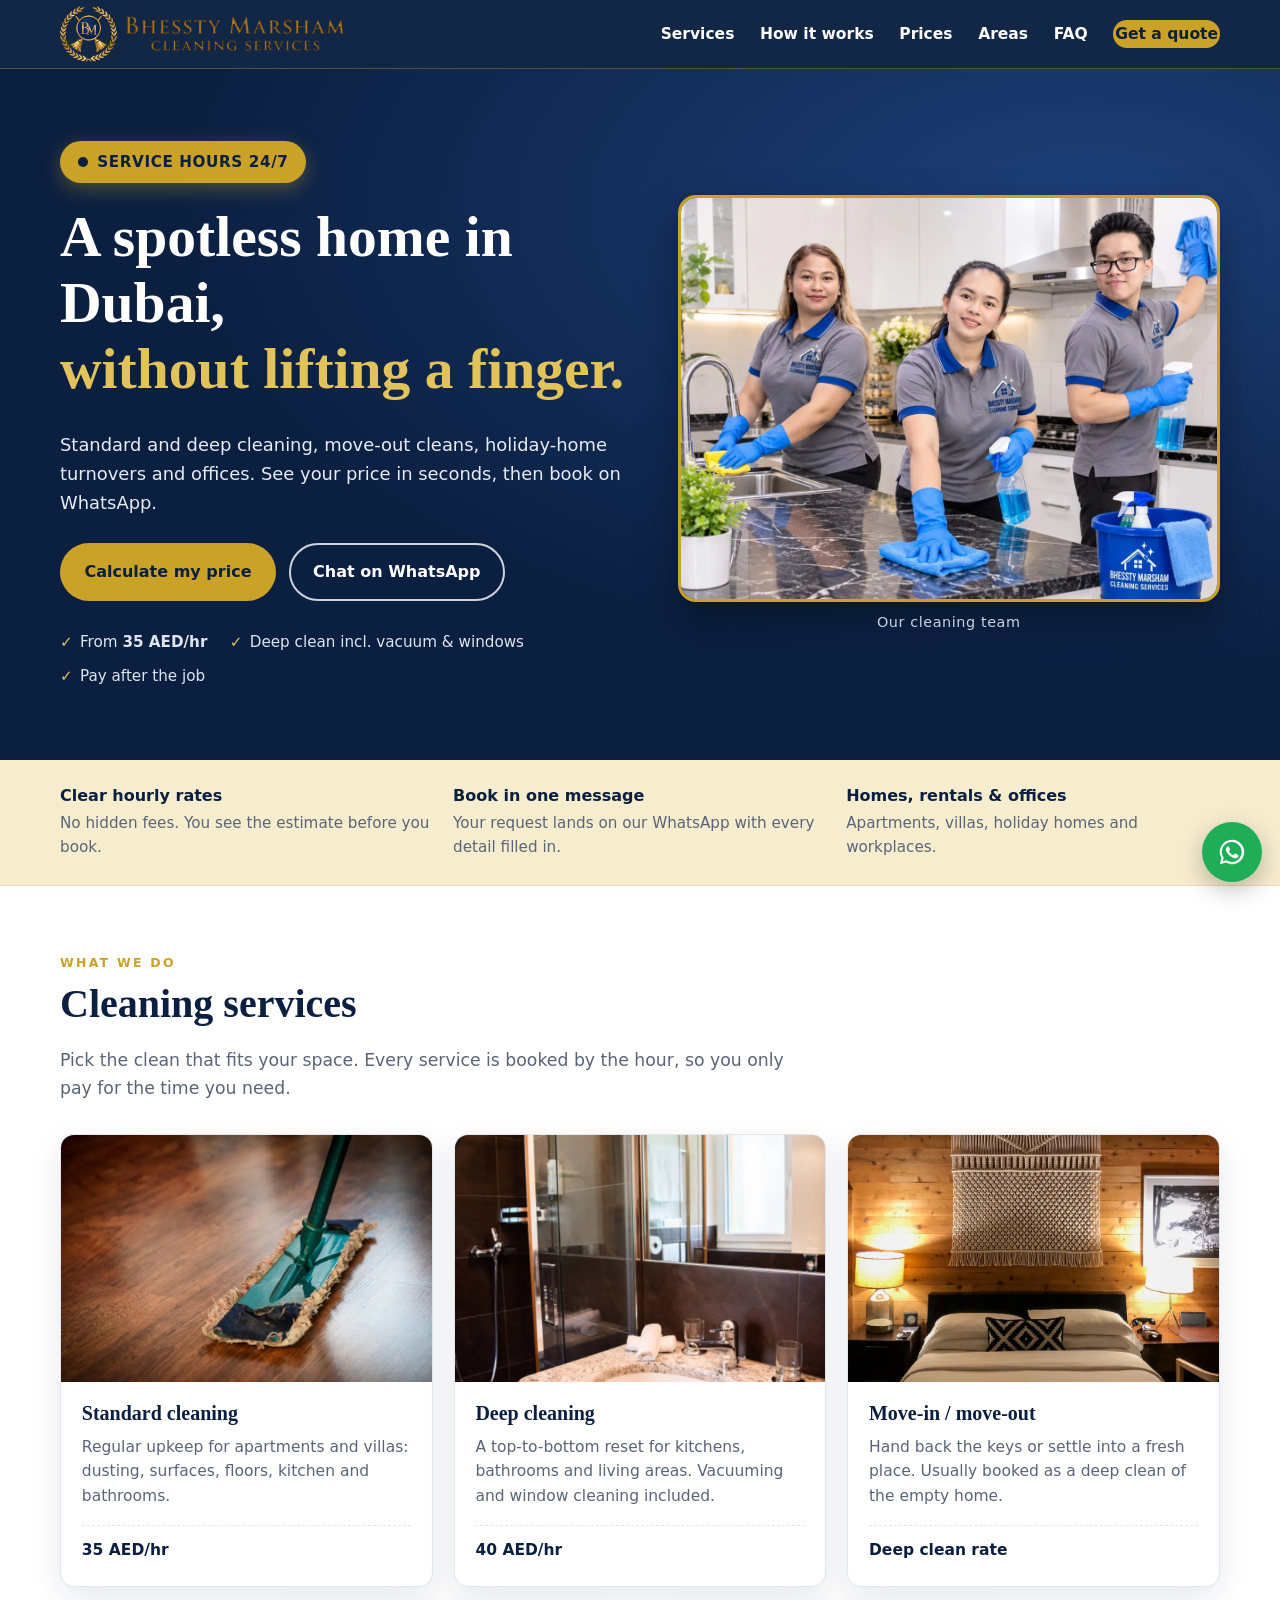
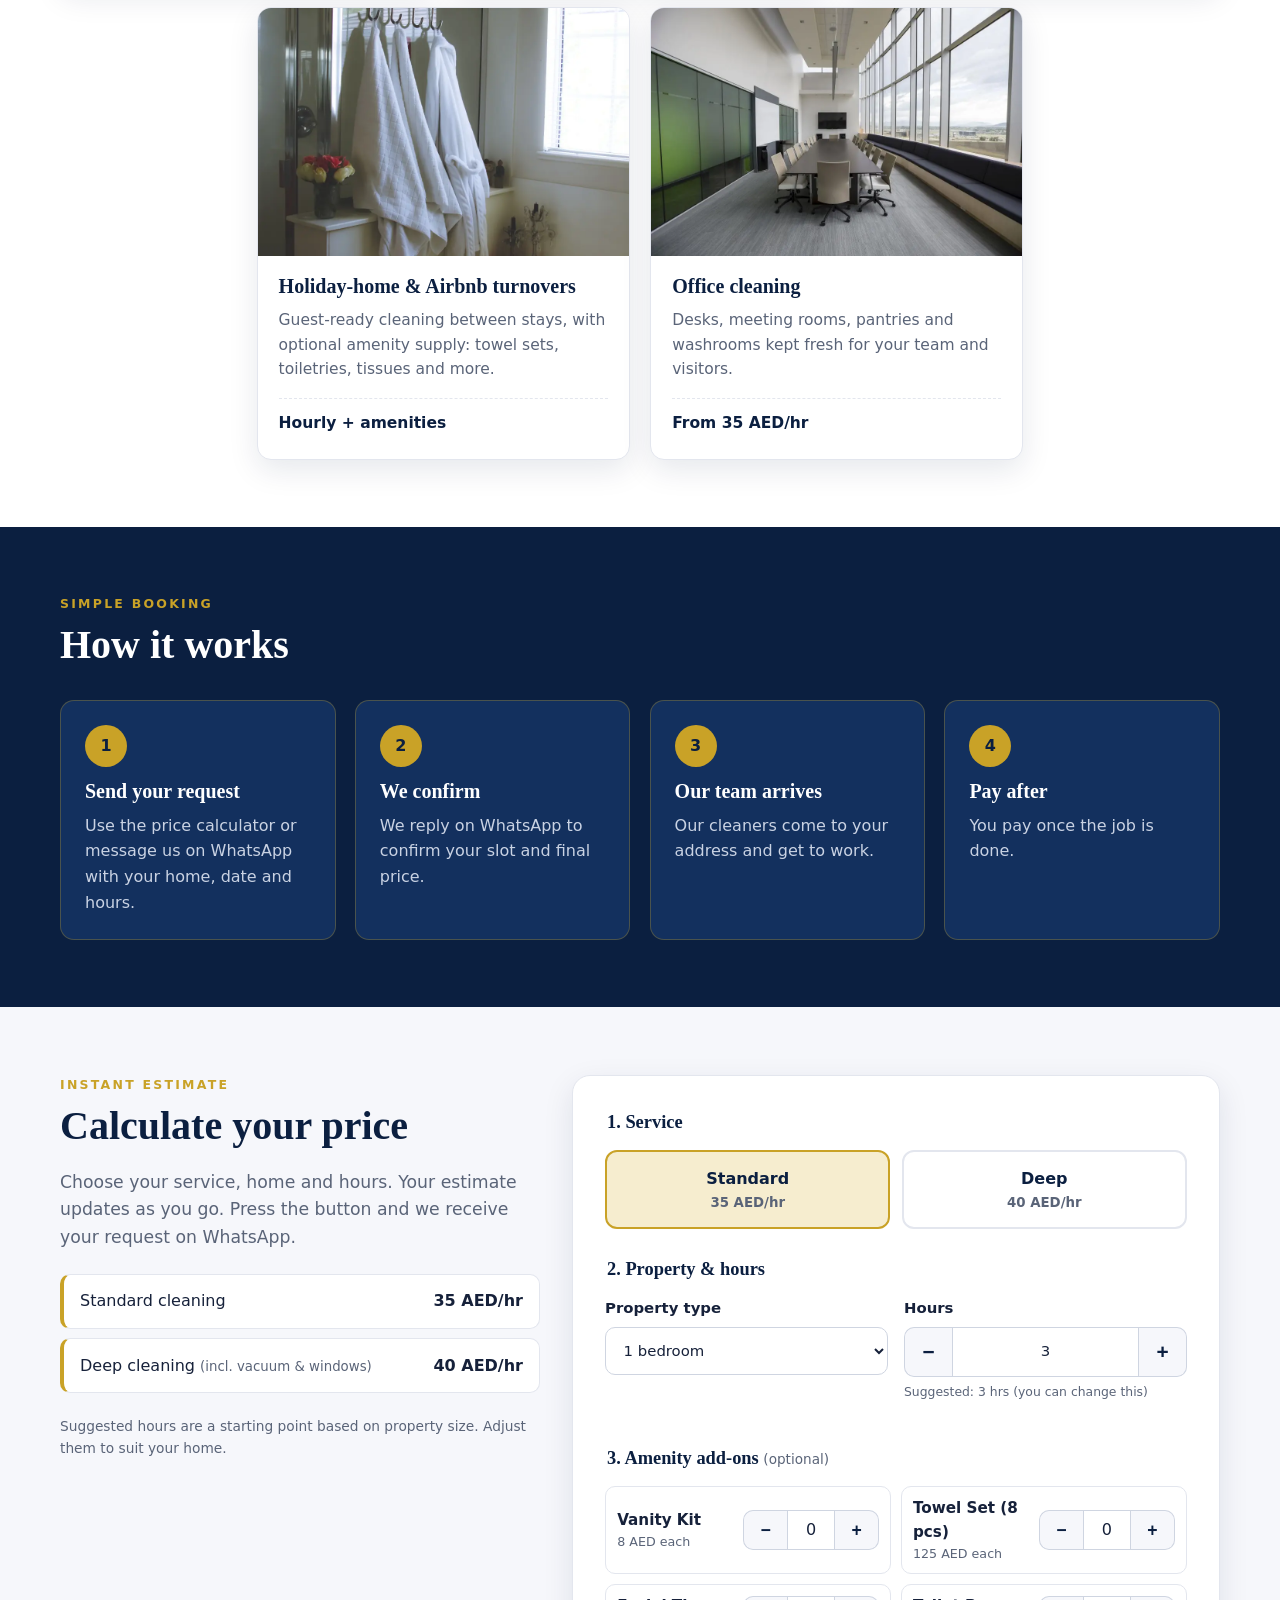
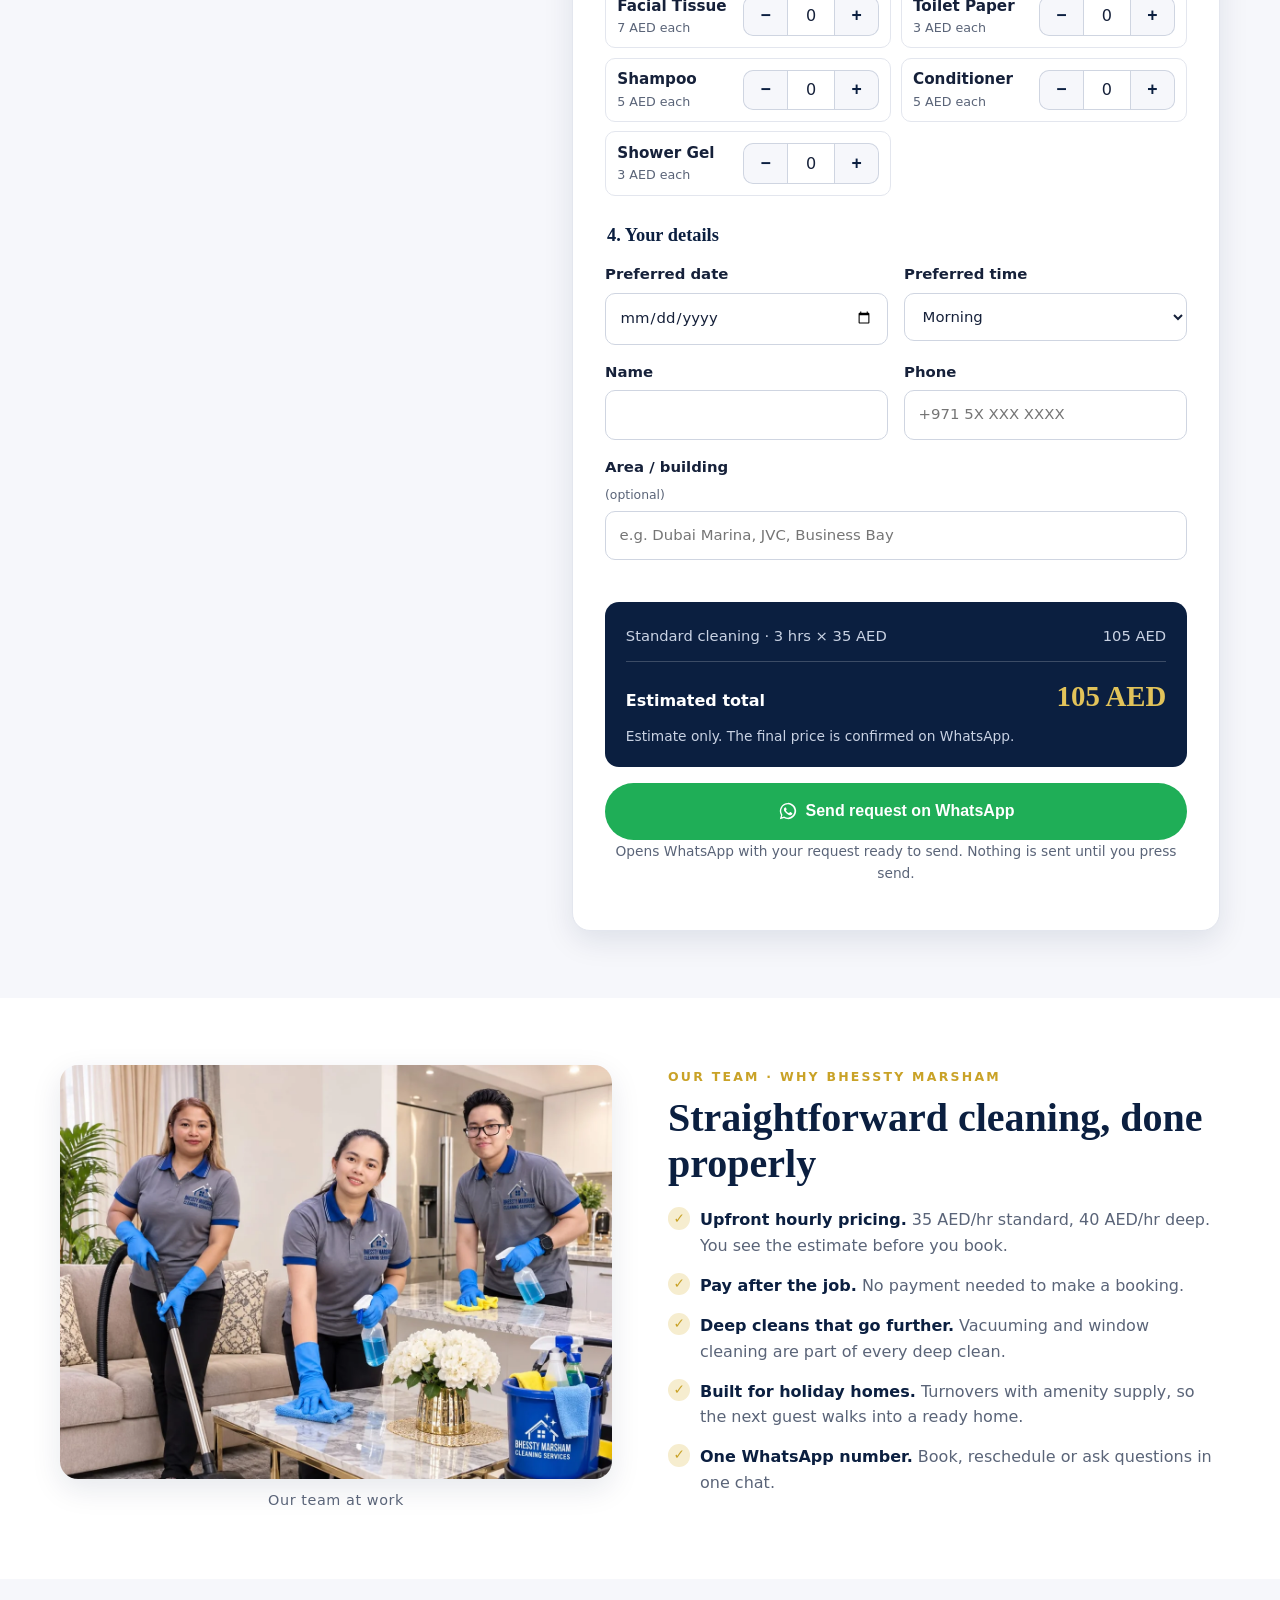
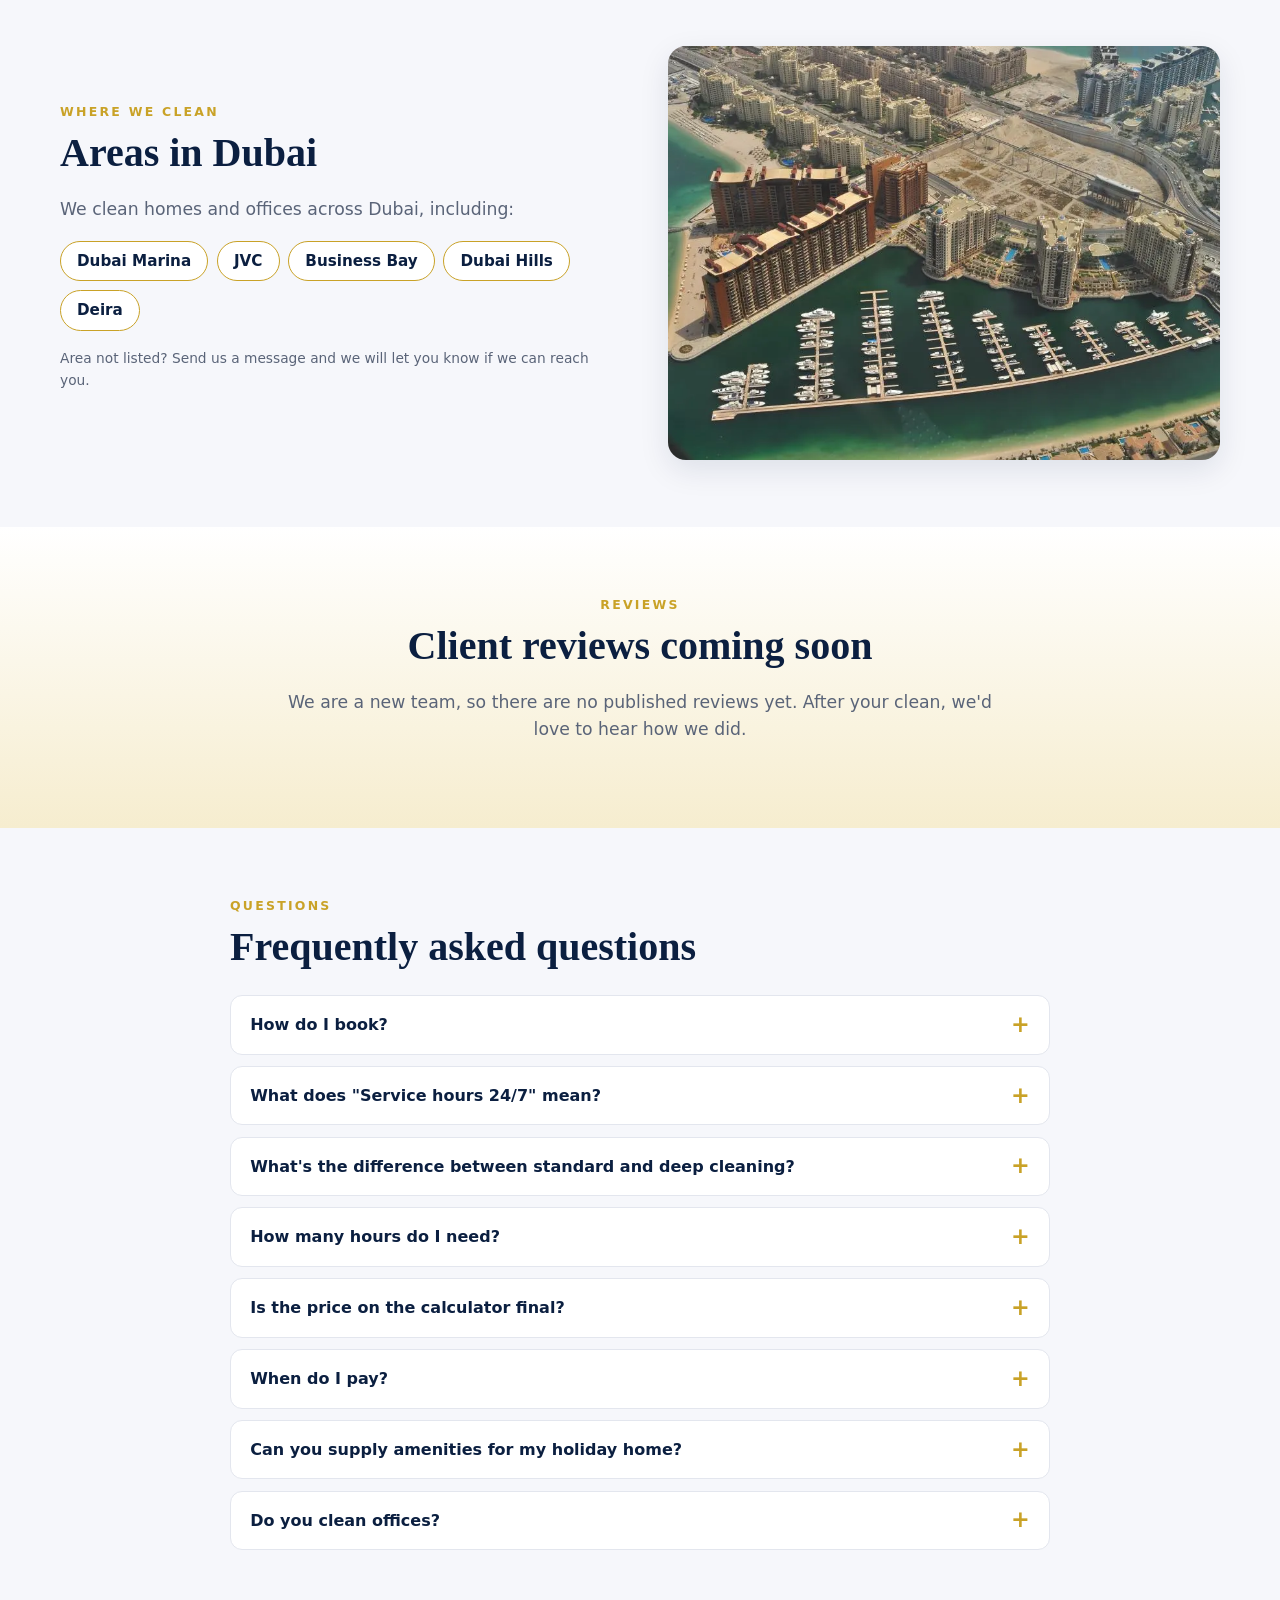
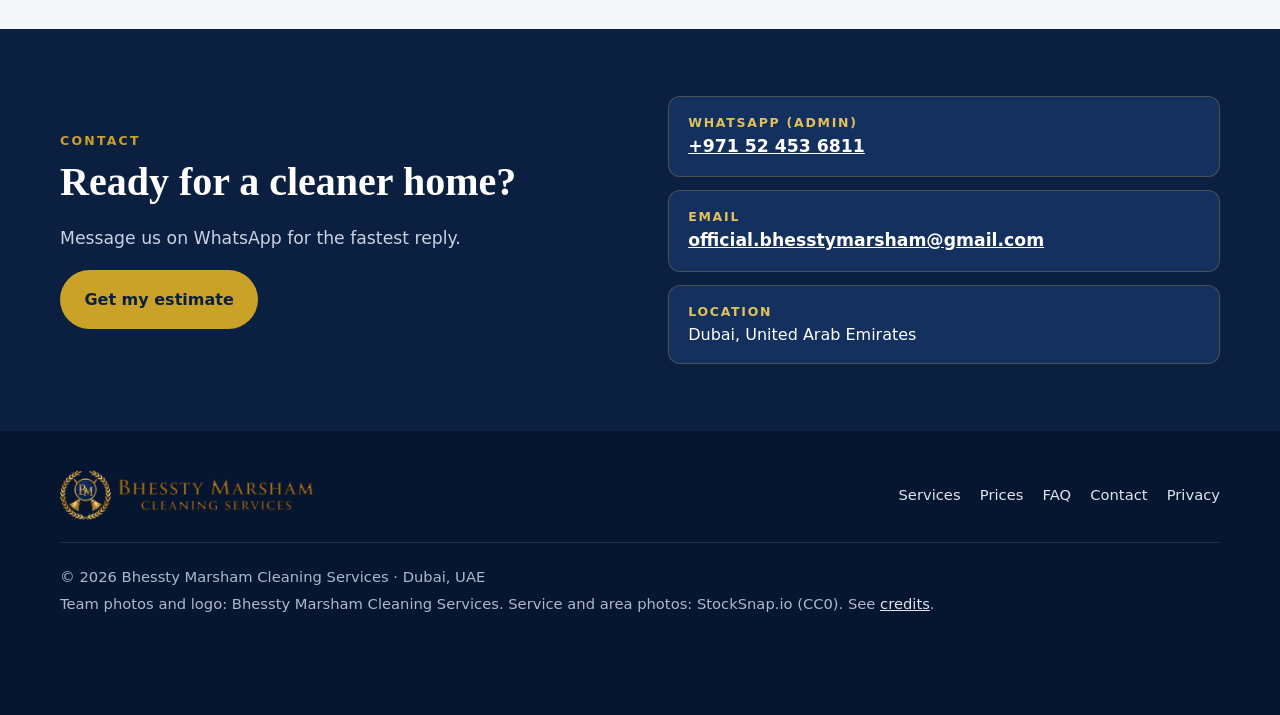
==== commit 7e441e4d: "Homepage: team photos in hero and team section, official logo" ====
--- a/index.html
+++ b/index.html
@@ -6,18 +6,23 @@
 <title>Bhessty Marsham Cleaning Services | Home, Deep &amp; Holiday-Home Cleaning in Dubai</title>
 <meta name="description" content="Bhessty Marsham Cleaning Services in Dubai: standard and deep cleaning, move-in/move-out, holiday-home turnovers and office cleaning. Get an instant estimate and book on WhatsApp.">
 <meta name="theme-color" content="#0b1f40">
-<link rel="icon" type="image/png" href="images/favicon.png">
-<link rel="apple-touch-icon" href="images/emblem.png">
+<link rel="icon" type="image/png" sizes="32x32" href="images/favicon-32.png">
+<link rel="icon" type="image/png" sizes="192x192" href="images/icon-192.png">
+<link rel="apple-touch-icon" sizes="180x180" href="images/apple-touch-icon.png">
+<link rel="manifest" href="site.webmanifest">
 <meta property="og:type" content="website">
 <meta property="og:title" content="Bhessty Marsham Cleaning Services – Dubai">
 <meta property="og:description" content="Home, deep, move-out, holiday-home and office cleaning in Dubai. Instant price estimate, booking on WhatsApp.">
 <meta property="og:image" content="https://markchristom-dev.github.io/bhessty-marsham-cleaning/images/og-image.jpg">
+<meta property="og:image:width" content="1200">
+<meta property="og:image:height" content="630">
+<meta property="og:image:alt" content="Bhessty Marsham Cleaning Services logo next to our cleaning team in a kitchen">
 <meta property="og:locale" content="en_AE">
 <meta name="twitter:card" content="summary_large_image">
-<link rel="preload" as="image" href="images/hero-kitchen.webp" type="image/webp">
+<link rel="preload" as="image" href="images/team-kitchen.webp" type="image/webp">
 <link rel="stylesheet" href="css/style.css">
 <script type="application/ld+json">
-{"@context":"https://schema.org","@type":"HouseCleaningService","name":"Bhessty Marsham Cleaning Services","telephone":"+971524536811","email":"official.bhesstymarsham@gmail.com","areaServed":"Dubai, United Arab Emirates","address":{"@type":"PostalAddress","addressLocality":"Dubai","addressCountry":"AE"},"priceRange":"AED 35–40 per hour","currenciesAccepted":"AED"}
+{"@context":"https://schema.org","@type":"HouseCleaningService","name":"Bhessty Marsham Cleaning Services","telephone":"+971524536811","email":"official.bhesstymarsham@gmail.com","areaServed":"Dubai, United Arab Emirates","address":{"@type":"PostalAddress","addressLocality":"Dubai","addressCountry":"AE"},"priceRange":"AED 35–40 per hour","currenciesAccepted":"AED","logo":"https://markchristom-dev.github.io/bhessty-marsham-cleaning/images/logo-full.jpg","image":"https://markchristom-dev.github.io/bhessty-marsham-cleaning/images/team-kitchen.jpg"}
 </script>
 </head>
 <body>
@@ -26,8 +31,7 @@
 <header class="site-header" id="top">
   <div class="wrap nav">
     <a class="brand" href="#top" aria-label="Bhessty Marsham Cleaning Services, home">
-      <img src="images/emblem.png" alt="" width="44" height="44">
-      <span class="brand-text"><strong>Bhessty Marsham</strong><small>Cleaning Services</small></span>
+      <img class="brand-logo" src="images/logo-header.png" alt="Bhessty Marsham Cleaning Services" width="285" height="56">
     </a>
     <button class="menu-btn" aria-expanded="false" aria-controls="menu" aria-label="Open menu"><span></span><span></span><span></span></button>
     <nav id="menu" class="menu" aria-label="Main">
@@ -44,11 +48,8 @@
 <main id="main">
 <!-- HERO -->
 <section class="hero">
-  <picture>
-    <source srcset="images/hero-kitchen.webp" type="image/webp">
-    <img class="hero-bg" src="images/hero-kitchen.jpg" alt="Bright, freshly cleaned kitchen with a white sink under a bay window" width="960" height="640" fetchpriority="high">
-  </picture>
   <div class="wrap hero-inner">
+   <div class="hero-text">
     <p class="badge-247" role="note"><span class="pulse" aria-hidden="true"></span> Service hours 24/7</p>
     <h1>A spotless home in Dubai,<br><span class="gold">without lifting a finger.</span></h1>
     <p class="lead">Standard and deep cleaning, move-out cleans, holiday-home turnovers and offices. See your price in seconds, then book on WhatsApp.</p>
@@ -61,6 +62,11 @@
       <li>Deep clean incl. vacuum &amp; windows</li>
       <li>Pay after the job</li>
     </ul>
+   </div>
+    <figure class="hero-photo">
+      <picture><source srcset="images/team-kitchen.webp" type="image/webp"><img src="images/team-kitchen.jpg" alt="Three members of our cleaning team in grey and blue Bhessty Marsham uniforms and blue gloves, wiping a kitchen counter and cabinets" width="1200" height="900" fetchpriority="high"></picture>
+      <figcaption>Our cleaning team</figcaption>
+    </figure>
   </div>
 </section>
 
@@ -214,11 +220,14 @@
 </section>
 
 <!-- WHY US -->
-<section class="section why">
+<section id="team" class="section why">
   <div class="wrap why-grid">
-    <picture class="why-img"><source srcset="images/villa-pool.webp" type="image/webp"><img src="images/villa-pool.jpg" alt="Villa with a swimming pool at dusk" width="960" height="643" loading="lazy"></picture>
+    <figure class="why-img">
+      <picture><source srcset="images/team-living.webp" type="image/webp"><img src="images/team-living.jpg" alt="Our cleaning team in Bhessty Marsham uniforms vacuuming and wiping surfaces in a living room" width="1200" height="900" loading="lazy"></picture>
+      <figcaption>Our team at work</figcaption>
+    </figure>
     <div>
-      <p class="eyebrow">Why Bhessty Marsham</p>
+      <p class="eyebrow">Our team · Why Bhessty Marsham</p>
       <h2>Straightforward cleaning, done properly</h2>
       <ul class="ticks">
         <li><strong>Upfront hourly pricing.</strong> 35 AED/hr standard, 40 AED/hr deep. You see the estimate before you book.</li>
@@ -294,12 +303,12 @@
 
 <footer class="site-footer">
   <div class="wrap footer-grid">
-    <div class="brand foot-brand"><img src="images/emblem.png" alt="" width="40" height="40" loading="lazy"><span class="brand-text"><strong>Bhessty Marsham</strong><small>Cleaning Services</small></span></div>
+    <div class="brand foot-brand"><img class="brand-logo" src="images/logo-header.png" alt="Bhessty Marsham Cleaning Services" width="254" height="50" loading="lazy"></div>
     <nav aria-label="Footer"><a href="#services">Services</a><a href="#estimate">Prices</a><a href="#faq">FAQ</a><a href="#contact">Contact</a><a href="privacy.html">Privacy</a></nav>
   </div>
   <div class="wrap foot-meta">
     <p>© <span id="year">2026</span> Bhessty Marsham Cleaning Services · Dubai, UAE</p>
-    <p class="credits">Photos: StockSnap.io (CC0 public domain). See <a href="CREDITS.md">credits</a>.</p>
+    <p class="credits">Team photos and logo: Bhessty Marsham Cleaning Services. Service and area photos: StockSnap.io (CC0). See <a href="CREDITS.md">credits</a>.</p>
   </div>
 </footer>
 
--- a/css/style.css
+++ b/css/style.css
@@ -40,7 +40,9 @@
 .site-header{position:sticky;top:0;z-index:50;background:rgba(11,31,64,.97);backdrop-filter:blur(6px);border-bottom:1px solid rgba(201,162,39,.35)}
 .nav{display:flex;align-items:center;justify-content:space-between;min-height:68px}
 .brand{display:flex;align-items:center;gap:.65rem;text-decoration:none;color:#fff}
-.brand img{border-radius:50%;box-shadow:0 0 0 2px var(--gold)}
+.brand-logo{height:56px;width:auto;max-width:none}
+.foot-brand .brand-logo{height:50px}
+@media (max-width:380px){.site-header .brand-logo{height:46px}}
 .brand-text{display:flex;flex-direction:column;line-height:1.1}
 .brand-text strong{font-family:var(--serif);font-size:1.2rem;color:var(--gold-2);letter-spacing:.02em}
 .brand-text small{font-size:.72rem;letter-spacing:.18em;text-transform:uppercase;color:#d8deea}
@@ -63,9 +65,14 @@
 
 /* hero */
 .hero{position:relative;color:#fff;overflow:hidden;background:var(--navy)}
-.hero-bg{position:absolute;inset:0;width:100%;height:100%;object-fit:cover;opacity:.95}
-.hero::after{content:"";position:absolute;inset:0;background:linear-gradient(100deg,rgba(11,31,64,.94) 0%,rgba(11,31,64,.82) 45%,rgba(11,31,64,.35) 100%)}
-.hero-inner{position:relative;z-index:1;padding:3.5rem 0 3.5rem}
+.hero{background:radial-gradient(ellipse at 85% 20%,var(--navy-3) 0%,var(--navy) 60%)}
+.hero-inner{position:relative;z-index:1;padding:3rem 0 3.5rem;display:grid;gap:2.2rem;align-items:center}
+.hero-photo{margin:0}
+.hero-photo img,.why-img img{border-radius:18px;aspect-ratio:4/3;object-fit:cover;width:100%}
+.hero-photo img{border:3px solid var(--gold);box-shadow:0 18px 40px rgba(0,0,0,.35)}
+.hero-photo figcaption,.why-img figcaption{margin-top:.6rem;font-size:.9rem;color:#c9d2e3;text-align:center;letter-spacing:.04em}
+.why-img{margin:0}
+.why-img figcaption{color:var(--muted)}
 .hero h1{color:#fff;max-width:14em}
 .gold{color:var(--gold-2)}
 .lead{font-size:1.12rem;max-width:36em;color:#e7ebf3}
@@ -75,7 +82,7 @@
 .hero-cta{display:flex;flex-wrap:wrap;gap:.8rem;margin:1.6rem 0 1.8rem}
 .hero-points{list-style:none;padding:0;margin:0;display:flex;flex-wrap:wrap;gap:.6rem 1.4rem;color:#dfe5f0;font-size:.95rem}
 .hero-points li::before{content:"✓";color:var(--gold-2);font-weight:800;margin-right:.45rem}
-@media (min-width:900px){.hero-inner{padding:6.5rem 0 6rem}}
+@media (min-width:900px){.hero-inner{grid-template-columns:1.05fr 1fr;gap:3rem;padding:4.5rem 0 4.5rem}}
 
 .strip{background:var(--gold-soft);border-bottom:1px solid #eadfb8}
 .strip-grid{display:grid;gap:1.2rem;padding:1.6rem 0}
